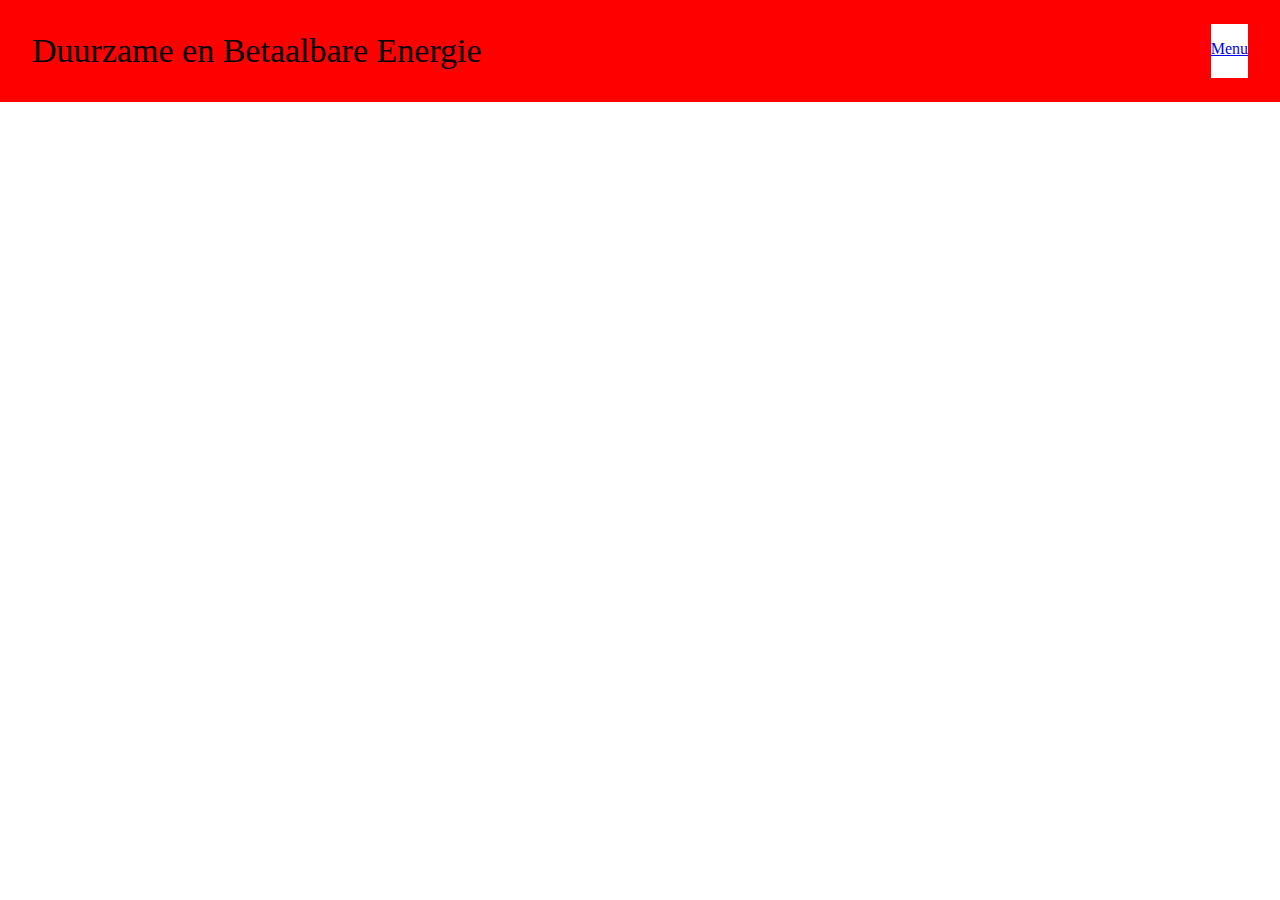
==== leaflet/index.html @ 6279d350 "leaflet prototype" ====
<!DOCTYPE html>
<html>
<head>
  <title>AccountbilityHack2017</title>
  <link rel="stylesheet" type="text/css" href="index.css">

  <!-- Leaflet -->
  <link rel="stylesheet" href="http://cdn.leafletjs.com/leaflet/v1.0.2/leaflet.css" />
  <script src="http://cdn.leafletjs.com/leaflet/v1.0.2/leaflet.js"></script>

  <!-- Mapbox GL -->
  <link href="https://api.tiles.mapbox.com/mapbox-gl-js/v0.28.0/mapbox-gl.css" rel='stylesheet' />
  <script src="https://api.tiles.mapbox.com/mapbox-gl-js/v0.28.0/mapbox-gl.js"></script>

</head>
<body>

  <section id="energy">

    <header class="page">
      <a href="#menu">Menu</a>
      <h1>Duurzame en Betaalbare Energie</h1>
    </header>

    <div id="map"></div>

  </section>

  <script src="leaflet.mapbox-gl.js"></script>
  <script src="geojson.js"></script>
  <script src="index.js"></script>

</body>
</html>
---- leaflet/index.css ----
* {
  font-family: Avenir;
  font-size: 100%;
  font-style: normal;
  font-weight: 400;
  vertical-align: baseline;
  padding: 0;
  margin: 0;
  box-sizing: content-box;
}

html, 
body {
  width: 100%;
  height: 100%;
}

#map {
  height: 560px;
  max-height: 80vh;
}

header.page {
  background-color: red;
}

header.page h1 {
  font-size: calc(1em + 2vmin);
}

header.page a {
  background-color: white;
  float: right;
  padding: 1em 0 1.25em;
  margin: -0.5em 0 0;
}

.page {
  padding: 2.5%;
}
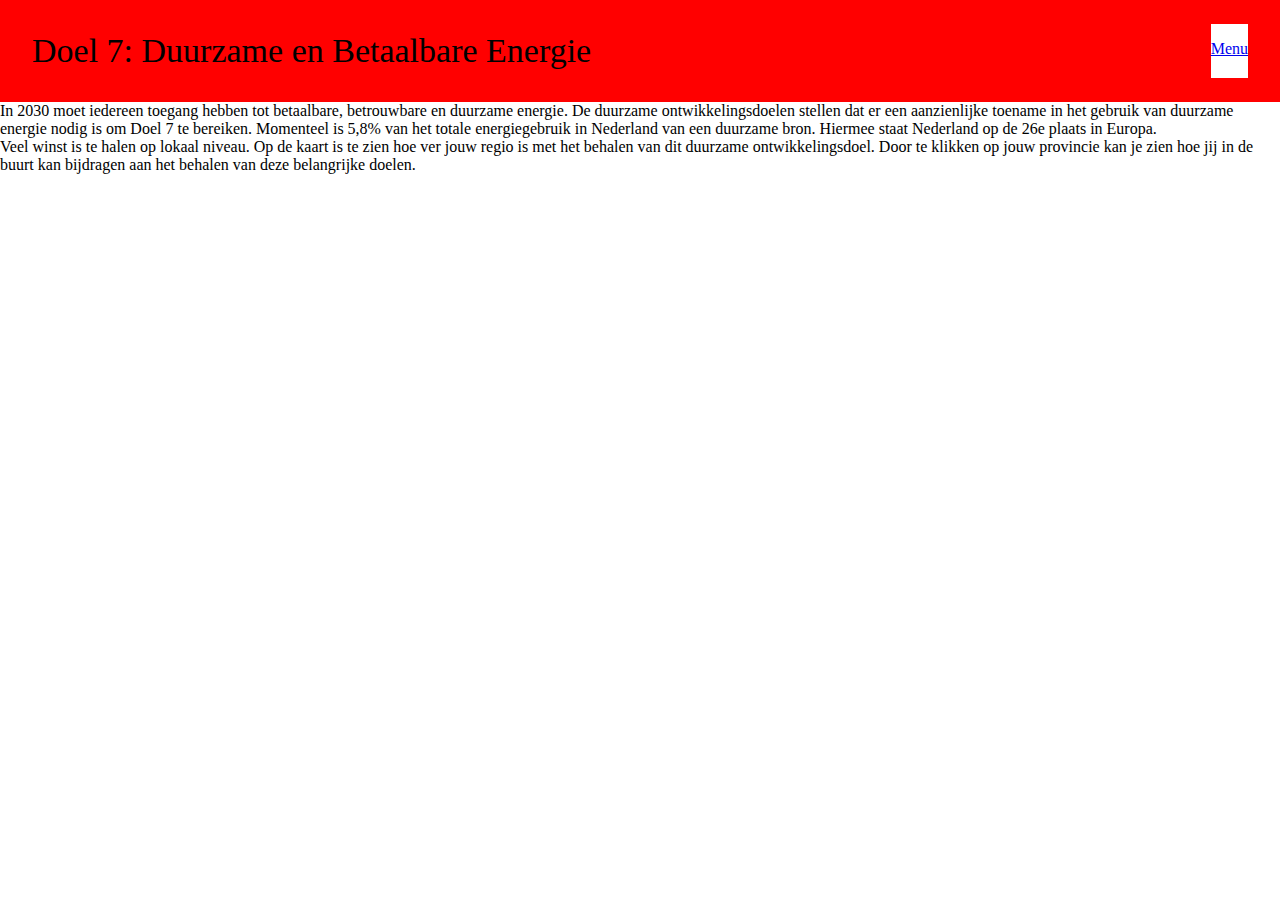
==== commit 441470ce: "map has data" ====
--- a/leaflet/index.html
+++ b/leaflet/index.html
@@ -19,14 +19,23 @@
 
     <header class="page">
       <a href="#menu">Menu</a>
-      <h1>Duurzame en Betaalbare Energie</h1>
+      <h1>Doel 7: Duurzame en Betaalbare Energie</h1>
     </header>
+
+    <p>
+      In 2030 moet iedereen toegang hebben tot betaalbare, betrouwbare en duurzame energie. De duurzame ontwikkelingsdoelen stellen dat er een aanzienlijke toename in het gebruik van duurzame energie nodig is om Doel 7 te bereiken. Momenteel is 5,8% van het totale energiegebruik in Nederland van een duurzame bron. Hiermee staat Nederland op de 26e plaats in Europa.
+    </p>
+
+    <p>
+      Veel winst is te halen op lokaal niveau. Op de kaart is te zien hoe ver jouw regio is met het behalen van dit duurzame ontwikkelingsdoel. Door te klikken op jouw provincie kan je zien hoe jij in de buurt kan bijdragen aan het behalen van deze belangrijke doelen.
+    </p>
 
     <div id="map"></div>
 
   </section>
 
   <script src="leaflet.mapbox-gl.js"></script>
+  <script src="data.js"></script>
   <script src="geojson.js"></script>
   <script src="index.js"></script>
 
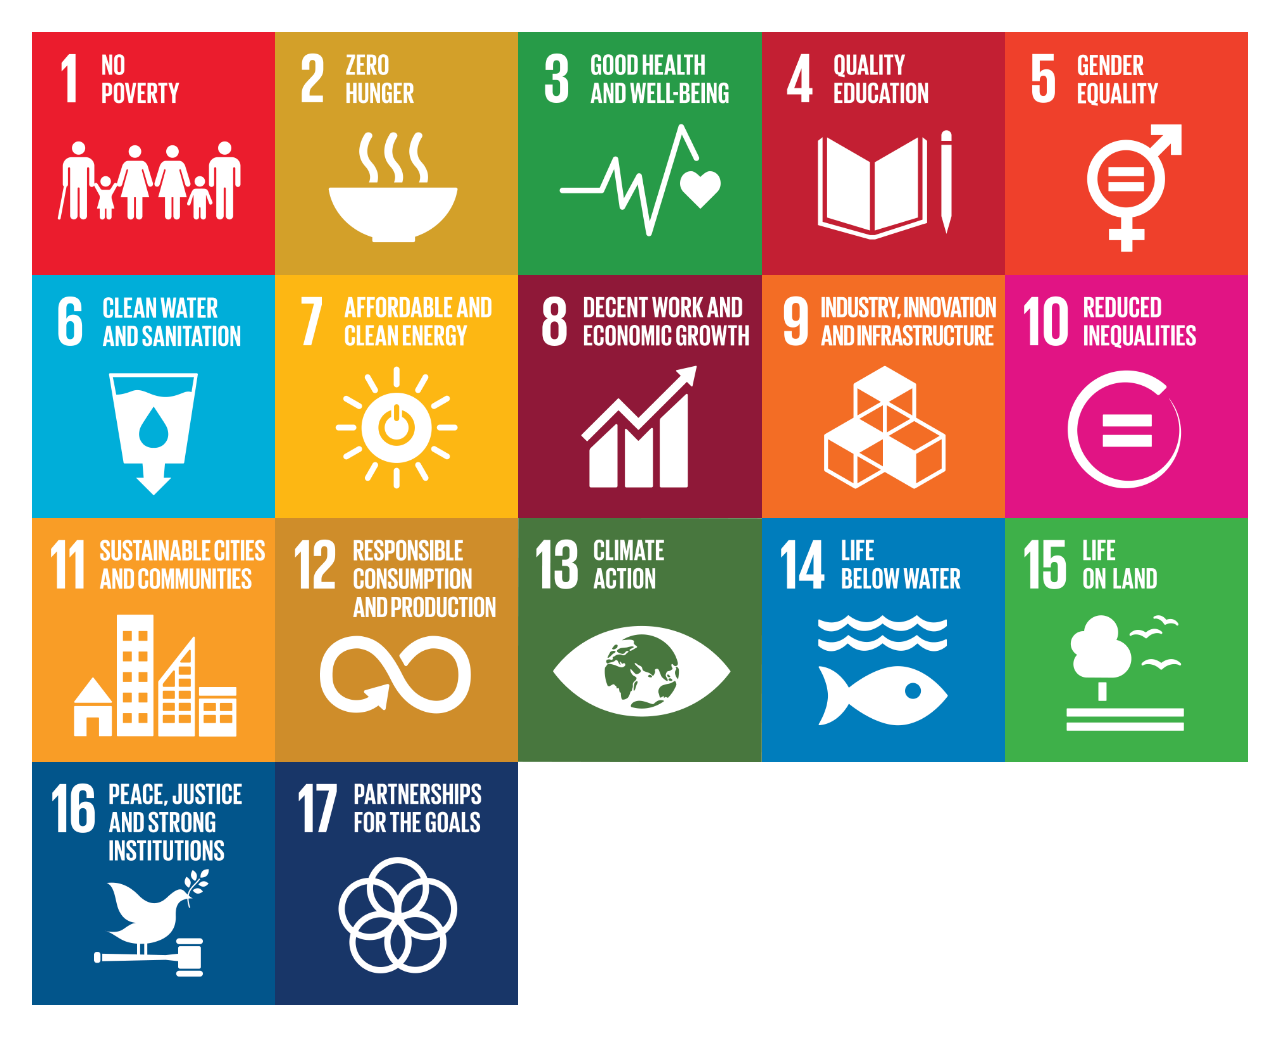
==== commit 4205135e: "xx" ====
--- a/leaflet/index.html
+++ b/leaflet/index.html
@@ -15,12 +15,72 @@
 </head>
 <body>
 
+  <nav class="page">
+    
+    <ul>
+      <li><a href="#energy">
+            <img src="img/E_SDG goals_icons-individual-rgb-01.png">
+          </a>
+      <li><a href="#energy">
+          <img src="img/E_SDG goals_icons-individual-rgb-02.png">
+        </a>
+      <li><a href="#energy">
+            <img src="img/E_SDG goals_icons-individual-rgb-03.png">
+          </a>
+      <li><a href="#energy">
+          <img src="img/E_SDG goals_icons-individual-rgb-04.png">
+        </a>
+      <li><a href="#energy">
+            <img src="img/E_SDG goals_icons-individual-rgb-05.png">
+          </a>
+      <li><a href="#energy">
+          <img src="img/E_SDG goals_icons-individual-rgb-06.png">
+        </a>
+      <li><a href="#energy">
+            <img src="img/E_SDG goals_icons-individual-rgb-07.png">
+          </a>
+      <li><a href="#energy">
+          <img src="img/E_SDG goals_icons-individual-rgb-08.png">
+        </a>
+      <li><a href="#energy">
+            <img src="img/E_SDG goals_icons-individual-rgb-09.png">
+          </a>
+      <li><a href="#energy">
+          <img src="img/E_SDG goals_icons-individual-rgb-10.png">
+        </a>
+      <li><a href="#energy">
+            <img src="img/E_SDG goals_icons-individual-rgb-11.png">
+          </a>
+      <li><a href="#energy">
+          <img src="img/E_SDG goals_icons-individual-rgb-12.png">
+        </a>
+      <li><a href="#energy">
+            <img src="img/E_SDG goals_icons-individual-rgb-13.png">
+          </a>
+      <li><a href="#energy">
+          <img src="img/E_SDG goals_icons-individual-rgb-14.png">
+        </a>
+      <li><a href="#energy">
+            <img src="img/E_SDG goals_icons-individual-rgb-15.png">
+          </a>
+      <li><a href="#energy">
+          <img src="img/E_SDG goals_icons-individual-rgb-16.png">
+        </a>
+      <li><a href="#energy">
+          <img src="img/E_SDG goals_icons-individual-rgb-17.png">
+        </a>  
+    </ul>
+
+  </nav>
+
   <section id="energy">
 
     <header class="page">
       <a href="#menu">Menu</a>
       <h1>Doel 7: Duurzame en Betaalbare Energie</h1>
     </header>
+
+    <article class="page">
 
     <p>
       In 2030 moet iedereen toegang hebben tot betaalbare, betrouwbare en duurzame energie. De duurzame ontwikkelingsdoelen stellen dat er een aanzienlijke toename in het gebruik van duurzame energie nodig is om Doel 7 te bereiken. Momenteel is 5,8% van het totale energiegebruik in Nederland van een duurzame bron. Hiermee staat Nederland op de 26e plaats in Europa.
@@ -29,6 +89,8 @@
     <p>
       Veel winst is te halen op lokaal niveau. Op de kaart is te zien hoe ver jouw regio is met het behalen van dit duurzame ontwikkelingsdoel. Door te klikken op jouw provincie kan je zien hoe jij in de buurt kan bijdragen aan het behalen van deze belangrijke doelen.
     </p>
+
+    </article>
 
     <div id="map"></div>
 
--- a/leaflet/index.css
+++ b/leaflet/index.css
@@ -7,6 +7,46 @@
   padding: 0;
   margin: 0;
   box-sizing: content-box;
+  list-style: none;
+}
+
+li {
+  list-style: none;
+}
+
+nav.page {
+  overflow-y: hidden;
+}
+
+#energy {
+  background-color: white;
+  position: fixed;
+  top: 0;
+  left: 0;
+  bottom: 0;
+  right: 0;
+  overflow-y: scroll;
+  opacity: 0;
+  z-index: -10;
+}
+
+#energy:target {
+  opacity: 1;
+  z-index: 10;
+}
+
+nav.page li {
+  display: inline-block;
+  width: 20%;
+}
+
+nav.page li {
+  float: left;
+}
+
+nav.page img {
+  display: block;
+  width: 100%;
 }
 
 html, 
@@ -16,16 +56,24 @@
 }
 
 #map {
-  height: 560px;
+  height: 720px;
   max-height: 80vh;
 }
 
 header.page {
-  background-color: red;
+  font-weight: 800;
+  color: white;
+  background-color: #FCC30B;
 }
 
 header.page h1 {
-  font-size: calc(1em + 2vmin);
+  font-size: calc(1em + 3vmin);
+}
+
+p {
+  max-width: 48em;
+  margin: 1em 0;
+  padding: 0 2.5%;
 }
 
 header.page a {
